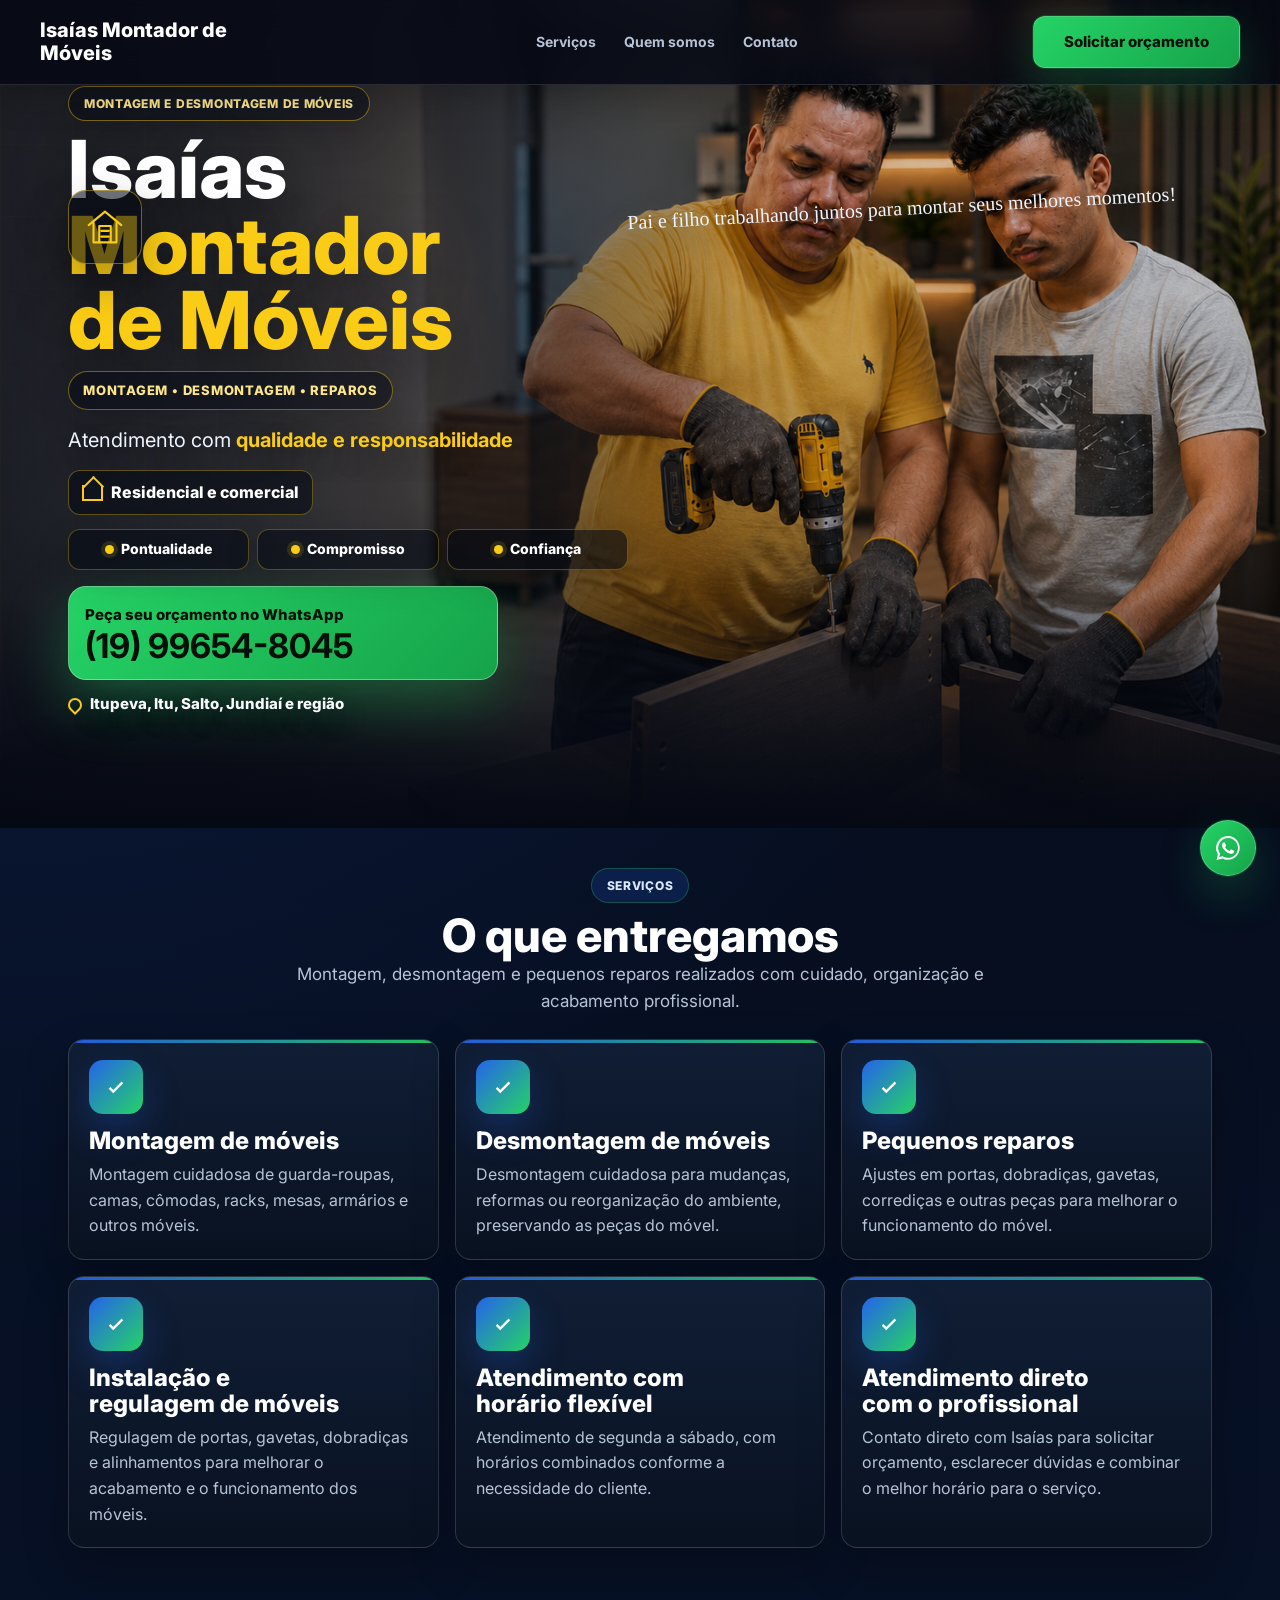
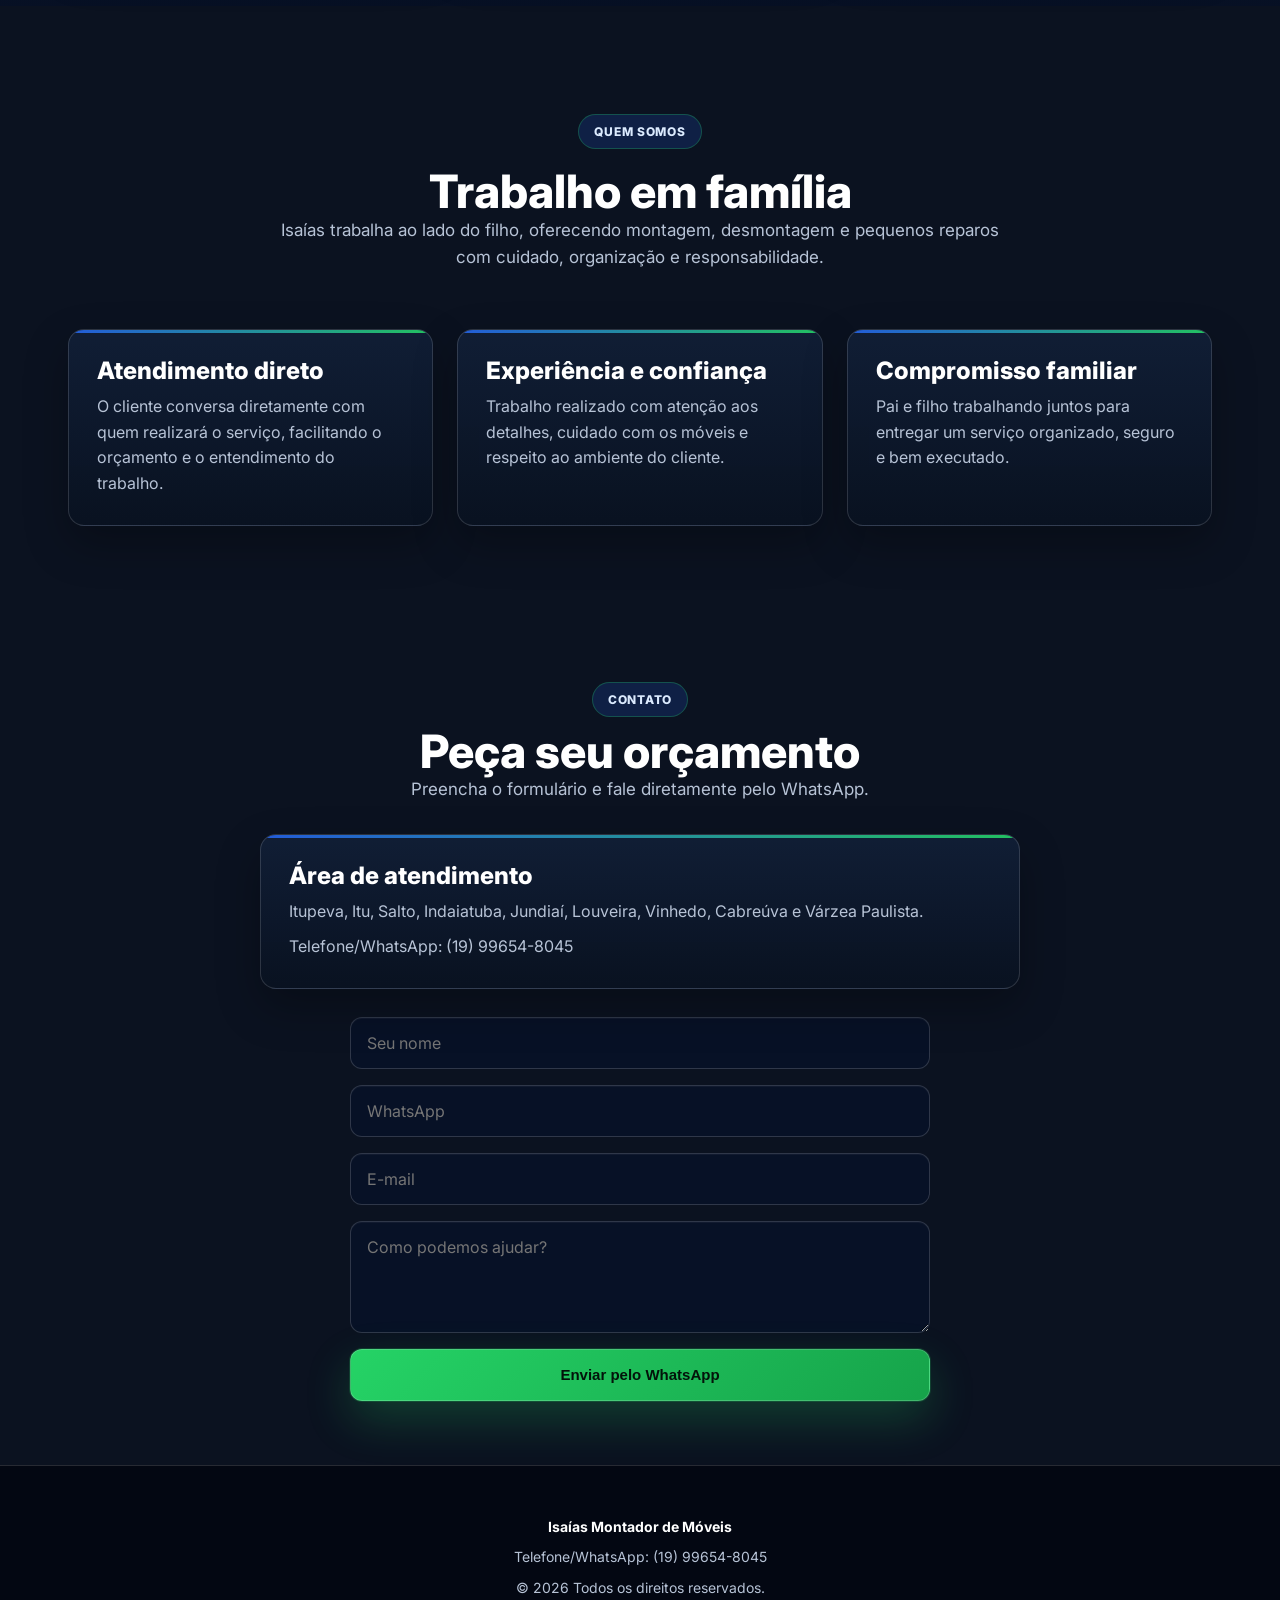
==== index.html @ 56d7c064 "Primeira versão organizada do site Isaías Montador" ====
<!DOCTYPE html>

<html lang="pt-BR"><head>
<meta charset="UTF-8"><meta name="viewport" content="width=device-width,initial-scale=1">
<title>Isaías Montador de Móveis | Montagem e Desmontagem</title>
<meta name="description" content="Montagem, desmontagem e pequenos reparos em móveis. Atendimento em Itu, Salto, Indaiatuba, Itupeva, Jundiaí, Louveira, Vinhedo, Cabreúva e Várzea Paulista.">
<link rel="preconnect" href="https://fonts.googleapis.com">
<link href="https://fonts.googleapis.com/css2?family=Inter:wght@400;600;700;800&display=swap" rel="stylesheet">
<style>:root{--primary:#0f2f7f;--primary-strong:#061b49;--primary-bright:#2563eb;--secondary:#25D366;--secondary-strong:#16a34a;--bg:#050914;--surface:#0b1220;--text:#f8fafc;--muted:#b7c3d6;--border:rgba(255,255,255,.14);--card:#0d1728;--shadow:0 24px 70px rgba(0,0,0,.38);--glow:0 0 0 1px rgba(37,211,102,.18),0 18px 46px rgba(37,211,102,.24)}
*{box-sizing:border-box;margin:0;padding:0}html{scroll-behavior:smooth;overflow-x:hidden}body{font-family:'Inter',system-ui,-apple-system,sans-serif;background:radial-gradient(circle at top left,rgba(37,99,235,.24),transparent 36%),linear-gradient(180deg,#050914 0%,#071126 44%,#050914 100%);color:var(--text);line-height:1.6;-webkit-font-smoothing:antialiased;overflow-x:hidden;text-rendering:optimizeLegibility}
img{max-width:100%;display:block}a{color:inherit;text-decoration:none}.container{width:100%;max-width:1200px;margin:0 auto;padding:0 clamp(16px,4vw,28px)}
.btn{display:inline-flex;align-items:center;justify-content:center;gap:8px;min-height:52px;padding:15px 30px;border-radius:12px;font-weight:800;font-size:15px;cursor:pointer;border:0;transition:transform .2s,box-shadow .2s,background .2s,border-color .2s;color:#fff;text-align:center;line-height:1.2;white-space:normal}
.btn-primary{background:linear-gradient(135deg,var(--secondary),var(--secondary-strong));color:#03130a;box-shadow:var(--glow);border:1px solid rgba(255,255,255,.18)}
.btn-primary:hover{transform:translateY(-2px);box-shadow:0 0 0 1px rgba(255,255,255,.18),0 22px 60px rgba(37,211,102,.36)}
.btn-outline{background:rgba(255,255,255,.06);color:#fff;border:1px solid rgba(255,255,255,.26);box-shadow:0 12px 32px rgba(0,0,0,.18)}
.btn-outline:hover{border-color:rgba(37,211,102,.62);background:rgba(37,211,102,.08);transform:translateY(-2px)}
.card{position:relative;overflow:hidden;background:linear-gradient(180deg,rgba(17,31,54,.96),rgba(9,18,33,.98));border:1px solid var(--border);border-radius:16px;padding:28px;box-shadow:0 18px 44px rgba(0,0,0,.28);transition:transform .25s,border-color .25s,box-shadow .25s}
.card::before{content:"";position:absolute;inset:0 0 auto;height:3px;background:linear-gradient(90deg,var(--primary-bright),var(--secondary));opacity:.9}
.card:hover{transform:translateY(-5px);border-color:rgba(37,211,102,.38);box-shadow:0 28px 70px rgba(0,0,0,.38)}
h1,h2,h3{font-family:'Inter',sans-serif;font-weight:800;letter-spacing:0;line-height:1.08;color:#fff;text-wrap:balance}
h1{font-size:clamp(34px,7vw,76px);max-width:12ch}h2{font-size:clamp(28px,4vw,46px)}h3{font-size:clamp(20px,2.2vw,24px)}
section{padding:clamp(68px,9vw,108px) 0}section[id]{scroll-margin-top:96px}
.muted{color:var(--muted)}.tag{display:inline-block;padding:7px 15px;border-radius:999px;background:rgba(37,99,235,.18);border:1px solid rgba(37,211,102,.28);font-size:12px;font-weight:800;color:#dbeafe;margin-bottom:18px;text-transform:uppercase;letter-spacing:.06em}
.fade-up{opacity:1;transform:none}
header{position:fixed;top:0;left:0;right:0;z-index:50;backdrop-filter:blur(16px);background:rgba(5,9,20,.86);border-bottom:1px solid rgba(255,255,255,.12);box-shadow:0 12px 34px rgba(0,0,0,.24)}
.nav{display:flex;align-items:center;justify-content:space-between;gap:18px;padding:16px 0}
.logo{font-weight:800;font-size:20px;color:#fff;line-height:1.15;max-width:260px}
.nav ul{display:flex;gap:28px;list-style:none;align-items:center}.nav ul a{font-size:14px;font-weight:700;color:var(--muted);transition:color .2s}.nav ul a:hover{color:#fff}
.hero{position:relative;min-height:92vh;min-height:92svh;display:flex;align-items:center;padding-top:82px;background:linear-gradient(90deg,rgba(5,9,20,.86) 0%,rgba(5,9,20,.68) 35%,rgba(5,9,20,.2) 58%,rgba(5,9,20,.02) 100%),linear-gradient(180deg,rgba(5,9,20,.02),rgba(5,9,20,.08) 62%,rgba(5,9,20,.56)),url('img/pai-filho-montador.png') 68% 42%/cover no-repeat;overflow:hidden}
.hero::before{content:"";position:absolute;inset:0;background:linear-gradient(90deg,rgba(250,204,21,.11) 1px,transparent 1px),linear-gradient(180deg,rgba(250,204,21,.06) 1px,transparent 1px);background-size:72px 72px;opacity:.16;mask-image:linear-gradient(90deg,#000,transparent 58%);pointer-events:none}
.hero::after{content:"";position:absolute;inset:auto 0 0;height:28%;background:linear-gradient(180deg,transparent,var(--bg));pointer-events:none}
.hero .container{position:relative;z-index:1;display:block}
.hero-mark{position:absolute;top:104px;left:clamp(16px,4vw,28px);width:74px;height:74px;border-radius:18px;background:rgba(5,9,20,.58);border:1px solid rgba(250,204,21,.45);display:flex;align-items:center;justify-content:center;box-shadow:0 18px 44px rgba(0,0,0,.28)}
.hero-mark svg{width:46px;height:46px;stroke:#facc15;fill:none;stroke-width:2.2;stroke-linecap:round;stroke-linejoin:round}
.hero-note{position:absolute;top:112px;right:clamp(18px,5vw,70px);max-width:330px;color:#facc15;font-family:"Brush Script MT","Segoe Script",cursive;font-size:clamp(20px,2.2vw,30px);line-height:1.05;text-align:right;text-shadow:0 12px 32px rgba(0,0,0,.42);transform:rotate(-3deg)}
.hero-copy{width:min(100%,620px);min-width:0}
.hero .tag{width:fit-content;max-width:100%;margin-bottom:10px;border-color:rgba(250,204,21,.46);background:rgba(5,9,20,.5);color:#fde68a;box-shadow:0 12px 34px rgba(0,0,0,.18)}
.hero h1{font-size:clamp(44px,6.4vw,80px);line-height:.94;max-width:680px;margin-bottom:14px;color:#fff;background:none;-webkit-text-fill-color:initial;text-shadow:0 18px 52px rgba(0,0,0,.5)}
.hero h1 span{display:block;color:#facc15}
.hero-kicker{display:inline-flex;align-items:center;width:fit-content;max-width:100%;margin-bottom:14px;padding:8px 14px;border-radius:999px;background:rgba(5,9,20,.5);border:1px solid rgba(250,204,21,.42);color:#fde68a;font-size:13px;font-weight:800;letter-spacing:.06em;text-transform:uppercase;box-shadow:0 12px 34px rgba(0,0,0,.16)}
.hero p{font-size:clamp(17px,1.9vw,20px);color:#edf5ff;max-width:600px;margin-bottom:14px;text-shadow:0 10px 30px rgba(0,0,0,.48)}
.hero-line strong{color:#facc15}
.hero-residential{position:relative;display:inline-flex;align-items:center;gap:8px;width:fit-content;max-width:100%;margin:0 0 14px;padding:9px 13px;border-radius:12px;background:rgba(5,9,20,.58);border:1px solid rgba(250,204,21,.34);color:#fff;font-weight:800}
.hero-residential::before{content:"";width:17px;height:14px;display:inline-block;border:2px solid #facc15;border-top:0;position:relative}
.hero-residential::after{content:"";width:13px;height:13px;border-left:2px solid #facc15;border-top:2px solid #facc15;position:absolute;left:17px;top:8px;transform:rotate(45deg)}
.hero-trust{display:grid;grid-template-columns:repeat(3,minmax(0,1fr));gap:8px;max-width:560px;margin:0 0 16px}
.hero-trust span{display:flex;align-items:center;justify-content:center;gap:7px;min-height:38px;padding:8px 10px;border-radius:12px;background:rgba(5,9,20,.58);border:1px solid rgba(250,204,21,.3);color:#fff;font-size:14px;font-weight:800;box-shadow:0 12px 34px rgba(0,0,0,.15)}
.hero-trust span::before{content:"";width:9px;height:9px;border-radius:50%;background:#facc15;box-shadow:0 0 0 4px rgba(250,204,21,.13)}
.hero-whatsapp{display:block;max-width:430px;margin-bottom:12px;padding:16px;border-radius:18px;background:linear-gradient(135deg,#25D366,#16a34a);color:#041008;border:1px solid rgba(255,255,255,.32);box-shadow:0 22px 58px rgba(37,211,102,.34);font-weight:800}
.hero-whatsapp:hover{transform:translateY(-2px);box-shadow:0 28px 70px rgba(37,211,102,.42)}
.hero-whatsapp span{display:block;font-size:15px}.hero-whatsapp strong{display:block;margin-top:2px;font-size:clamp(24px,3vw,34px);line-height:1}
.hero-cities{font-size:15px!important;color:#f8fafc!important;margin-bottom:0!important;font-weight:800}
.hero-cities::before{content:"";display:inline-block;width:10px;height:10px;margin-right:8px;border-radius:50% 50% 50% 0;border:2px solid #facc15;transform:rotate(-45deg);vertical-align:middle}
.hero-media,.hero-image{display:none}
.cta-row{display:flex;gap:14px;flex-wrap:wrap;align-items:center}
.grid-3{display:grid;grid-template-columns:repeat(auto-fit,minmax(min(100%,280px),1fr));gap:24px}
.section-head{text-align:center;max-width:720px;margin:0 auto 58px}
.section-head p{font-size:17px}
.icon-circle{width:54px;height:54px;border-radius:14px;background:linear-gradient(135deg,var(--primary-bright),var(--secondary));display:flex;align-items:center;justify-content:center;margin-bottom:20px;box-shadow:0 16px 36px rgba(37,99,235,.28)}
.team-card{text-align:center}.team-card img{width:140px;height:140px;border-radius:50%;margin:0 auto 16px;object-fit:cover;border:3px solid var(--border)}
form{display:grid;gap:16px;max-width:580px;margin:0 auto}input,textarea,select{width:100%;padding:15px 16px;background:#071126;border:1px solid rgba(255,255,255,.16);border-radius:12px;color:#fff;font-size:16px;font-family:inherit;box-shadow:inset 0 1px 0 rgba(255,255,255,.04)}input:focus,textarea:focus{outline:none;border-color:var(--secondary);box-shadow:0 0 0 4px rgba(37,211,102,.14)}
footer{background:#030712;padding:50px 0;border-top:1px solid var(--border);text-align:center;color:var(--muted);font-size:14px}
.wa{position:fixed;bottom:24px;right:24px;width:56px;height:56px;border-radius:50%;background:linear-gradient(135deg,var(--secondary),var(--secondary-strong));display:flex;align-items:center;justify-content:center;box-shadow:var(--glow);z-index:60;border:1px solid rgba(255,255,255,.22)}
.wa svg{width:30px;height:30px;display:block;fill:#fff}
@media(max-width:768px){section{padding:64px 0}section[id]{scroll-margin-top:86px}.nav{align-items:flex-start;gap:12px}.nav ul{display:none}.logo{font-size:18px;max-width:170px}.nav .btn{min-height:46px;padding:12px 15px;font-size:13px;border-radius:10px}.hero{min-height:auto;padding:118px 0 66px;align-items:flex-start;background:linear-gradient(180deg,rgba(5,9,20,.84),rgba(5,9,20,.6) 48%,rgba(5,9,20,.88)),url('img/pai-filho-montador.png') 66% center/cover no-repeat}.hero::before{opacity:.1}.hero::after{height:22%}.hero-mark{position:relative;top:auto;left:auto;width:58px;height:58px;margin-bottom:12px;border-radius:14px}.hero-mark svg{width:36px;height:36px}.hero-note{position:relative;top:auto;right:auto;max-width:280px;margin:0 0 14px;text-align:left;font-size:22px;transform:none}.hero-copy{width:100%}.hero h1{font-size:clamp(38px,11vw,56px);max-width:100%;margin-bottom:14px}.hero p{font-size:16px;margin-bottom:14px}.hero-trust{grid-template-columns:1fr;gap:8px;margin-bottom:14px}.hero-whatsapp{max-width:none;padding:15px}.cta-row{display:grid;grid-template-columns:1fr;gap:12px}.cta-row .btn{width:100%;min-height:54px}.grid-3{grid-template-columns:1fr;gap:18px}.card{padding:24px}.section-head{margin-bottom:38px}.wa{width:56px;height:56px;right:16px;bottom:16px}}
@media(max-width:414px){.container{padding:0 16px}.hero{padding-top:120px;background-position:64% center}.hero-kicker{font-size:12px;white-space:normal}.btn{width:100%;min-height:54px;padding:14px 18px;font-size:15px}.nav .btn{width:auto;max-width:148px;min-height:44px;padding:10px 12px;font-size:12px}.logo{max-width:150px;font-size:17px}h2{font-size:30px}h3{font-size:21px}.card{padding:22px}.icon-circle{width:50px;height:50px}.section-head p{font-size:16px}}
@media(max-width:360px){.container{padding:0 14px}.nav{gap:8px}.logo{max-width:132px;font-size:16px}.nav .btn{max-width:136px;font-size:12px;padding:10px}.hero{padding-top:116px}.hero h1{font-size:36px}.hero p{font-size:16px}.card{padding:20px}.wa{width:56px;height:56px}}
@media(min-width:769px){#servicos{scroll-margin-top:72px;padding:40px 0 58px}#servicos .section-head{margin-bottom:24px}#servicos .tag{margin-bottom:8px}#servicos .grid-3{gap:16px}#servicos .card{padding:20px;display:flex;flex-direction:column}#servicos .icon-circle{margin-bottom:14px}#servicos .card p{margin-top:8px!important}#contato{scroll-margin-top:72px;padding:48px 0 64px}#contato .section-head{margin-bottom:30px}#contato .tag{margin-bottom:10px}}
@media(max-width:768px){#servicos{padding:64px 0}#servicos .section-head{margin-bottom:38px}#servicos .grid-3{gap:18px}}
</style></head>
<body><!-- obs:Crie um site premium e moderno para &quot;Isaías Montador de Móveis&quot;, focado em gerar pedidos de orçamento pelo WhatsApp.

Objetivo principal:Converter visitantes em clientes.

Telefone/WhatsApp:(19) 996 -->

<header><div class="container nav">
<div class="logo">Isaías Montador de Móveis</div>
<ul><li><a href="#servicos">Serviços</a></li><li><a href="#equipe">Quem somos</a></li><li><a href="#contato">Contato</a></li></ul>
<a href="https://wa.me/5519996548045?text=Olá%20Isaías!%20Gostaria%20de%20solicitar%20um%20orçamento%20para%20montagem%20de%20móveis." target="_blank" rel="noopener noreferrer" class="btn btn-primary">Solicitar orçamento</a>
</div></header>

<section class="hero"><div class="container">
<div class="hero-mark" aria-hidden="true">
    <svg viewBox="0 0 48 48">
        <path d="M7 22 24 8l17 14"/>
        <path d="M12 20v20h24V20"/>
        <path d="M18 40V23h12v17"/>
        <path d="M20 28h8"/>
        <path d="M20 34h8"/>
    </svg>
</div>
<p class="hero-note">Pai e filho trabalhando juntos para montar seus melhores momentos!</p>
<div class="hero-copy">
<span class="tag">Montagem e desmontagem de móveis</span>
<h1>Isaías <span>Montador de Móveis</span></h1>
<span class="hero-kicker">Montagem • Desmontagem • Reparos</span>
<p class="hero-line">Atendimento com <strong>qualidade e responsabilidade</strong></p>
<span class="hero-residential">Residencial e comercial</span>
<div class="hero-trust">
    <span>Pontualidade</span>
    <span>Compromisso</span>
    <span>Confiança</span>
</div>
<a href="https://wa.me/5519996548045?text=Olá%20Isaías!%20Gostaria%20de%20solicitar%20um%20orçamento%20para%20montagem%20de%20móveis." target="_blank" rel="noopener noreferrer" class="hero-whatsapp">
    <span>Peça seu orçamento no WhatsApp</span>
    <strong>(19) 99654-8045</strong>
</a>
<p class="hero-cities">Itupeva, Itu, Salto, Jundiaí e região</p>
</div>
</div></section>

<section id="servicos"><div class="container">
<div class="section-head fade-up"><span class="tag">Serviços</span><h2>O que entregamos</h2><p class="muted">Montagem, desmontagem e pequenos reparos realizados com cuidado, organização e acabamento profissional.</p></div>
<div class="grid-3">
<div class="card fade-up"><div class="icon-circle"><svg width="22" height="22" viewBox="0 0 24 24" fill="none" stroke="#fff" stroke-width="2.5"><path d="M5 13l4 4L19 7"/></svg></div><h3>Montagem de móveis</h3><p class="muted" style="margin-top:10px">Montagem cuidadosa de guarda-roupas, camas, cômodas, racks, mesas, armários e outros móveis.</p></div><div class="card fade-up"><div class="icon-circle"><svg width="22" height="22" viewBox="0 0 24 24" fill="none" stroke="#fff" stroke-width="2.5"><path d="M5 13l4 4L19 7"/></svg></div><h3>Desmontagem de móveis</h3><p class="muted" style="margin-top:10px">
Desmontagem cuidadosa para mudanças, reformas ou reorganização do ambiente, preservando as peças do móvel.</p></div><div class="card fade-up"><div class="icon-circle"><svg width="22" height="22" viewBox="0 0 24 24" fill="none" stroke="#fff" stroke-width="2.5"><path d="M5 13l4 4L19 7"/></svg></div><h3>Pequenos reparos</h3><p class="muted" style="margin-top:10px">Ajustes em portas, dobradiças, gavetas, corrediças e outras peças para melhorar o funcionamento do móvel.</p></div><div class="card fade-up"><div class="icon-circle"><svg width="22" height="22" viewBox="0 0 24 24" fill="none" stroke="#fff" stroke-width="2.5"><path d="M5 13l4 4L19 7"/></svg></div><h3>Instalação e regulagem de móveis</h3><p class="muted" style="margin-top:10px">Regulagem de portas, gavetas, dobradiças e alinhamentos para melhorar o acabamento e o funcionamento dos móveis.</p></div><div class="card fade-up"><div class="icon-circle"><svg width="22" height="22" viewBox="0 0 24 24" fill="none" stroke="#fff" stroke-width="2.5"><path d="M5 13l4 4L19 7"/></svg></div><h3>Atendimento com horário flexível</h3><p class="muted" style="margin-top:10px">Atendimento de segunda a sábado, com horários combinados conforme a necessidade do cliente.</p></div><div class="card fade-up"><div class="icon-circle"><svg width="22" height="22" viewBox="0 0 24 24" fill="none" stroke="#fff" stroke-width="2.5"><path d="M5 13l4 4L19 7"/></svg></div><h3>Atendimento direto com o profissional</h3><p class="muted" style="margin-top:10px">Contato direto com Isaías para solicitar orçamento, esclarecer dúvidas e combinar o melhor horário para o serviço.</p></div>
</div></div></section>

<section id="equipe" style="background:var(--surface)">
    <div class="container">

        <div class="section-head fade-up">
            <span class="tag">Quem somos</span>

            <h2>Trabalho em família</h2>

            <p class="muted">
                Isaías trabalha ao lado do filho, oferecendo montagem,
                desmontagem e pequenos reparos com cuidado, organização
                e responsabilidade.
            </p>
        </div>

        <div class="grid-3">

            <div class="card fade-up">
                <h3>Atendimento direto</h3>

                <p class="muted" style="margin-top:10px">
                    O cliente conversa diretamente com quem realizará o serviço,
                    facilitando o orçamento e o entendimento do trabalho.
                </p>
            </div>

            <div class="card fade-up">
                <h3>Experiência e confiança</h3>

                <p class="muted" style="margin-top:10px">
                    Trabalho realizado com atenção aos detalhes, cuidado com os
                    móveis e respeito ao ambiente do cliente.
                </p>
            </div>

            <div class="card fade-up">
                <h3>Compromisso familiar</h3>

                <p class="muted" style="margin-top:10px">
                    Pai e filho trabalhando juntos para entregar um serviço
                    organizado, seguro e bem executado.
                </p>
            </div>

        </div>

    </div>
</section>



<section id="contato" style="background:var(--surface)">
    <div class="container">
        <div class="section-head fade-up">
            <span class="tag">Contato</span>
            <h2>Peça seu orçamento</h2>
            <p class="muted">Preencha o formulário e fale diretamente pelo WhatsApp.</p>
        </div>

        <div class="card fade-up" style="max-width:760px;margin:0 auto 28px;">
            <h3>Área de atendimento</h3>
            <p class="muted" style="margin-top:10px">
                Itupeva, Itu, Salto, Indaiatuba, Jundiaí, Louveira, Vinhedo, Cabreúva e Várzea Paulista.
            </p>
            <p class="muted" style="margin-top:10px">
                Telefone/WhatsApp: (19) 99654-8045
            </p>
        </div>

        <form id="orcamento-form">
            <input name="nome" placeholder="Seu nome" required>
            <input name="telefone" placeholder="WhatsApp" required>
            <input name="email" type="email" placeholder="E-mail">
            <textarea name="msg" rows="4" placeholder="Como podemos ajudar?"></textarea>

            <button type="submit" class="btn btn-primary" style="justify-content:center">
                Enviar pelo WhatsApp
            </button>
        </form>
    </div>
</section>

<footer>
    <div class="container">
        <p>
            <strong style="color: #fff;">Isaías Montador de Móveis</strong>
        </p>
        <p style="margin-top: 8px;">
            Telefone/WhatsApp: (19) 99654-8045
        </p>
        <p style="margin-top: 8px;">
            © 2026 Todos os direitos reservados.
        </p>
    </div>
</footer>

<a
    href="https://wa.me/5519996548045?text=Ol%C3%A1%20Isa%C3%ADas!%20Gostaria%20de%20solicitar%20um%20or%C3%A7amento%20para%20montagem%20de%20m%C3%B3veis."
    target="_blank"
    rel="noopener noreferrer"
    class="wa"
    aria-label="Falar com Isaías pelo WhatsApp"
>
    <svg viewBox="0 0 32 32" aria-hidden="true" focusable="false">
        <path d="M16.02 3.2A12.72 12.72 0 0 0 5.23 22.65L3.8 28.8l6.3-1.48A12.72 12.72 0 1 0 16.02 3.2Zm0 23.28c-1.94 0-3.74-.53-5.3-1.45l-.38-.22-3.74.88.84-3.66-.25-.38a10.56 10.56 0 1 1 8.83 4.83Zm5.8-7.9c-.32-.16-1.88-.93-2.17-1.04-.29-.1-.5-.16-.71.16-.21.32-.82 1.04-1 1.25-.18.21-.37.24-.69.08-.32-.16-1.34-.49-2.55-1.57-.94-.84-1.58-1.88-1.76-2.2-.18-.32-.02-.49.14-.65.14-.14.32-.37.48-.56.16-.18.21-.32.32-.53.1-.21.05-.4-.03-.56-.08-.16-.71-1.7-.97-2.33-.26-.61-.52-.53-.71-.54h-.61c-.21 0-.56.08-.85.4-.29.32-1.12 1.09-1.12 2.66 0 1.57 1.15 3.08 1.31 3.29.16.21 2.26 3.45 5.48 4.84.77.33 1.36.53 1.83.68.77.24 1.47.21 2.02.13.62-.09 1.88-.77 2.15-1.51.26-.74.26-1.38.18-1.51-.08-.13-.29-.21-.61-.37Z"/>
    </svg>
</a>

<script src="js/script.js"></script>

</body>
</html>
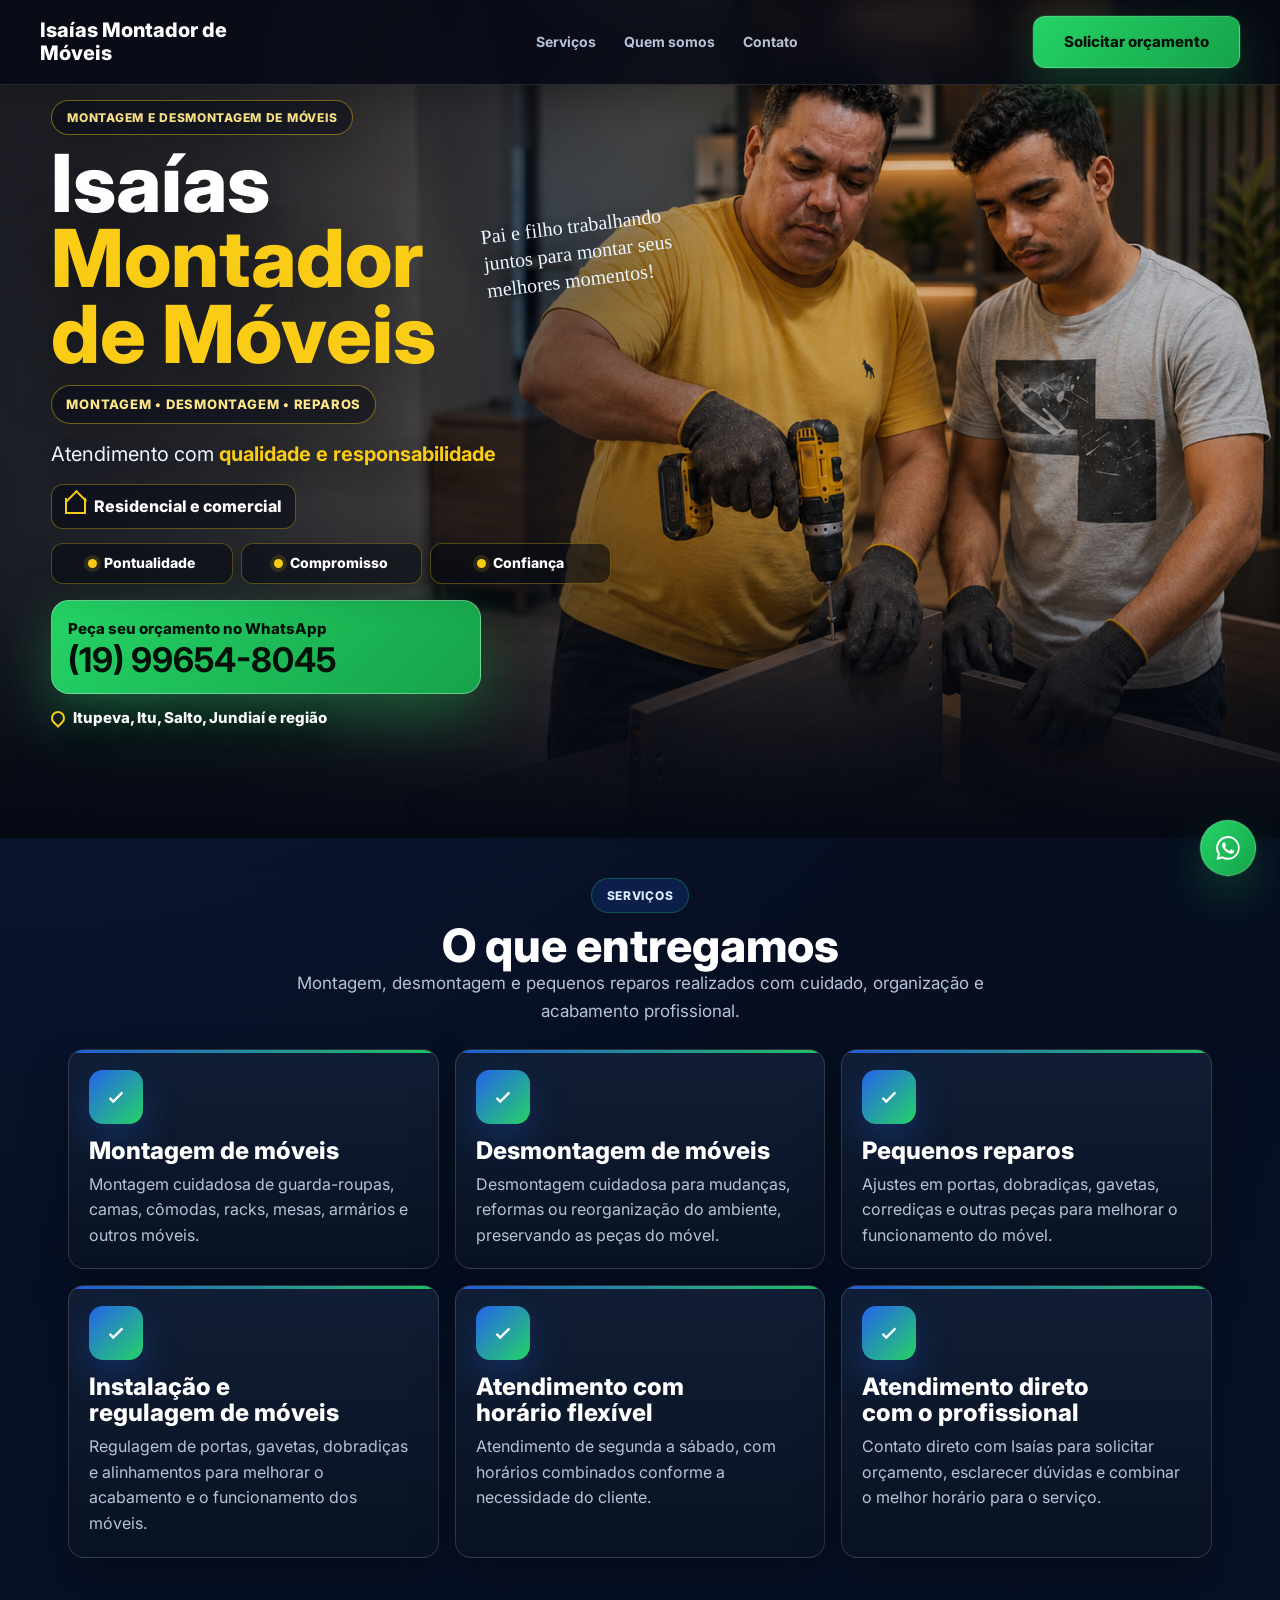
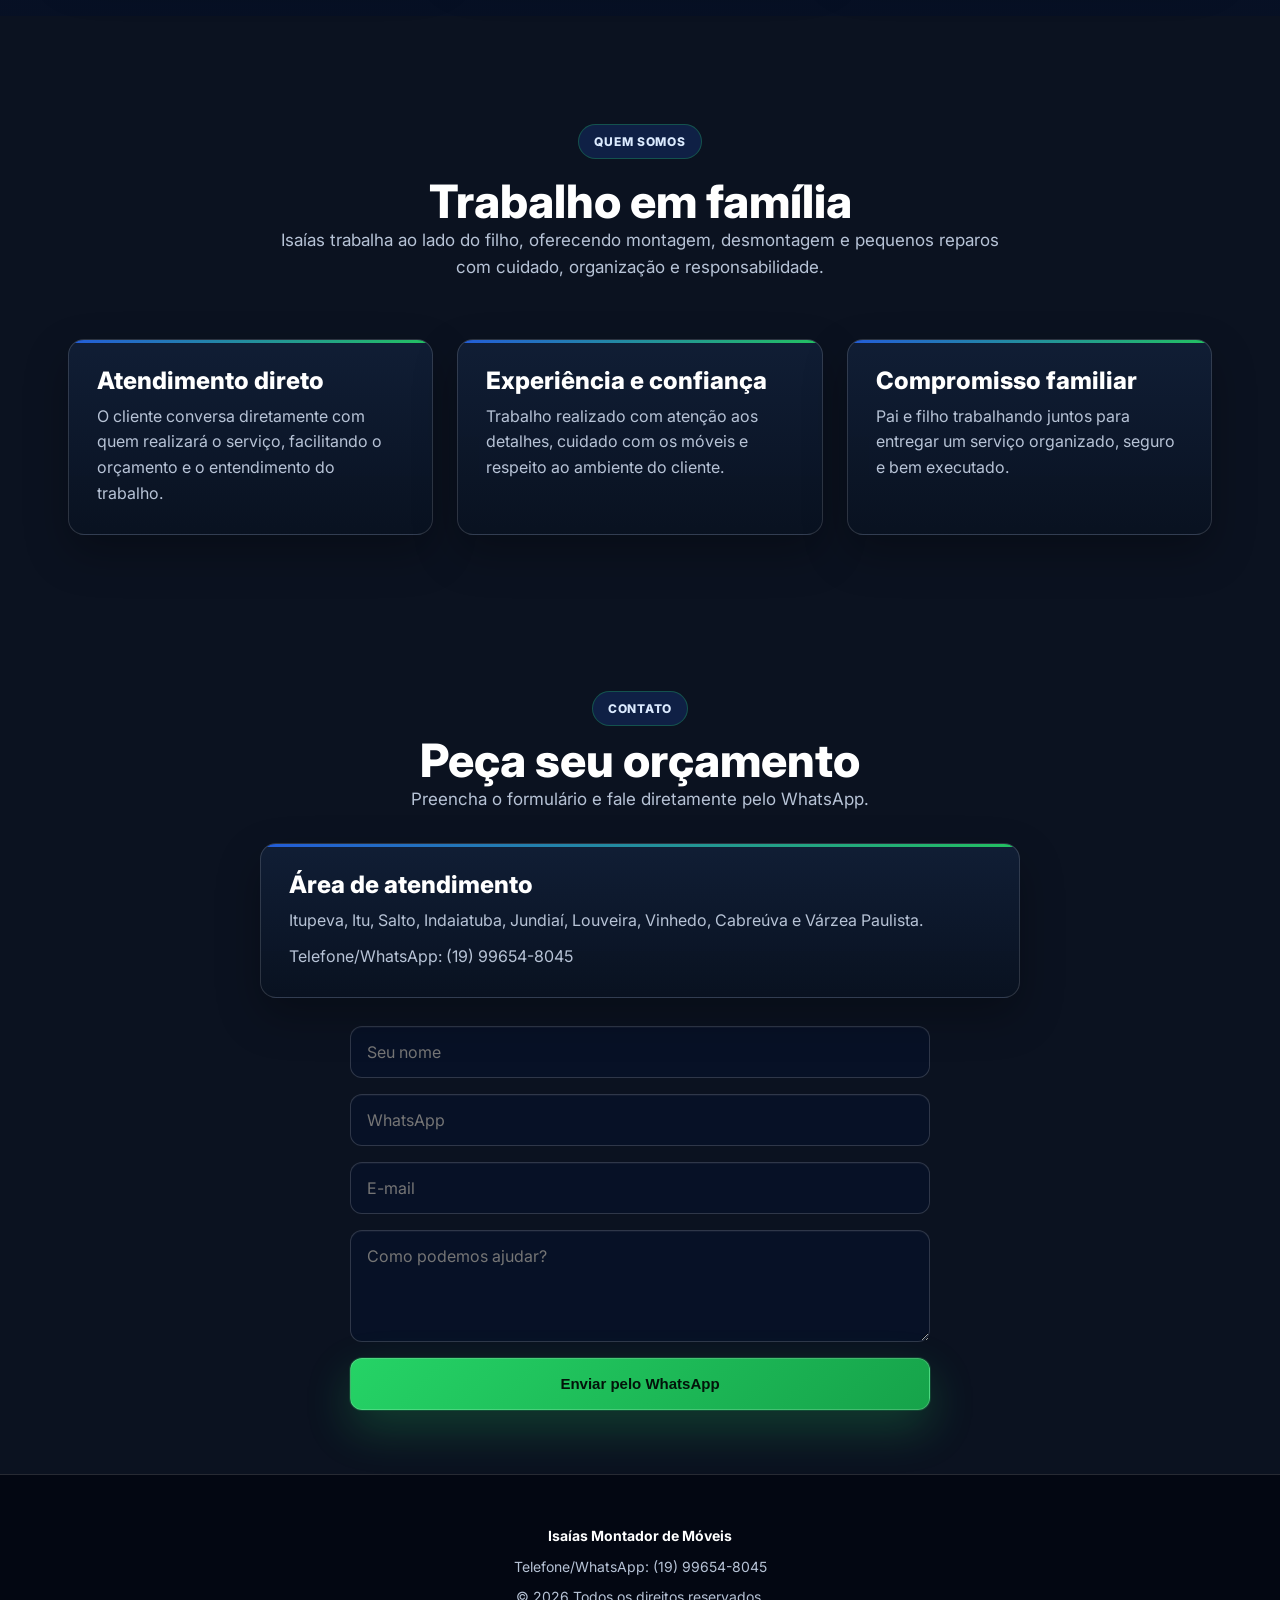
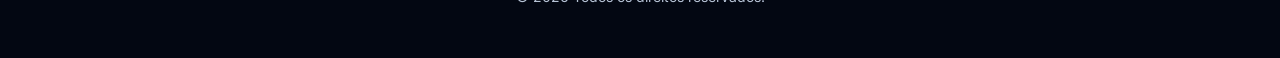
==== commit 173bccff: "Ajusta posicionamento da frase no hero" ====
--- a/index.html
+++ b/index.html
@@ -30,9 +30,7 @@
 .hero::before{content:"";position:absolute;inset:0;background:linear-gradient(90deg,rgba(250,204,21,.11) 1px,transparent 1px),linear-gradient(180deg,rgba(250,204,21,.06) 1px,transparent 1px);background-size:72px 72px;opacity:.16;mask-image:linear-gradient(90deg,#000,transparent 58%);pointer-events:none}
 .hero::after{content:"";position:absolute;inset:auto 0 0;height:28%;background:linear-gradient(180deg,transparent,var(--bg));pointer-events:none}
 .hero .container{position:relative;z-index:1;display:block}
-.hero-mark{position:absolute;top:104px;left:clamp(16px,4vw,28px);width:74px;height:74px;border-radius:18px;background:rgba(5,9,20,.58);border:1px solid rgba(250,204,21,.45);display:flex;align-items:center;justify-content:center;box-shadow:0 18px 44px rgba(0,0,0,.28)}
-.hero-mark svg{width:46px;height:46px;stroke:#facc15;fill:none;stroke-width:2.2;stroke-linecap:round;stroke-linejoin:round}
-.hero-note{position:absolute;top:112px;right:clamp(18px,5vw,70px);max-width:330px;color:#facc15;font-family:"Brush Script MT","Segoe Script",cursive;font-size:clamp(20px,2.2vw,30px);line-height:1.05;text-align:right;text-shadow:0 12px 32px rgba(0,0,0,.42);transform:rotate(-3deg)}
+.hero-note{position:absolute;top:22%;left:37%;width:220px;max-width:300px;color:#fff;font-family:"Brush Script MT","Segoe Script",cursive;font-size:clamp(21px,2vw,29px);line-height:1.35;text-align:left;text-shadow:0 8px 24px rgba(0,0,0,.46);transform:rotate(-7deg);transform-origin:left center;margin:0;z-index:6}
 .hero-copy{width:min(100%,620px);min-width:0}
 .hero .tag{width:fit-content;max-width:100%;margin-bottom:10px;border-color:rgba(250,204,21,.46);background:rgba(5,9,20,.5);color:#fde68a;box-shadow:0 12px 34px rgba(0,0,0,.18)}
 .hero h1{font-size:clamp(44px,6.4vw,80px);line-height:.94;max-width:680px;margin-bottom:14px;color:#fff;background:none;-webkit-text-fill-color:initial;text-shadow:0 18px 52px rgba(0,0,0,.5)}
@@ -62,11 +60,13 @@
 footer{background:#030712;padding:50px 0;border-top:1px solid var(--border);text-align:center;color:var(--muted);font-size:14px}
 .wa{position:fixed;bottom:24px;right:24px;width:56px;height:56px;border-radius:50%;background:linear-gradient(135deg,var(--secondary),var(--secondary-strong));display:flex;align-items:center;justify-content:center;box-shadow:var(--glow);z-index:60;border:1px solid rgba(255,255,255,.22)}
 .wa svg{width:30px;height:30px;display:block;fill:#fff}
-@media(max-width:768px){section{padding:64px 0}section[id]{scroll-margin-top:86px}.nav{align-items:flex-start;gap:12px}.nav ul{display:none}.logo{font-size:18px;max-width:170px}.nav .btn{min-height:46px;padding:12px 15px;font-size:13px;border-radius:10px}.hero{min-height:auto;padding:118px 0 66px;align-items:flex-start;background:linear-gradient(180deg,rgba(5,9,20,.84),rgba(5,9,20,.6) 48%,rgba(5,9,20,.88)),url('img/pai-filho-montador.png') 66% center/cover no-repeat}.hero::before{opacity:.1}.hero::after{height:22%}.hero-mark{position:relative;top:auto;left:auto;width:58px;height:58px;margin-bottom:12px;border-radius:14px}.hero-mark svg{width:36px;height:36px}.hero-note{position:relative;top:auto;right:auto;max-width:280px;margin:0 0 14px;text-align:left;font-size:22px;transform:none}.hero-copy{width:100%}.hero h1{font-size:clamp(38px,11vw,56px);max-width:100%;margin-bottom:14px}.hero p{font-size:16px;margin-bottom:14px}.hero-trust{grid-template-columns:1fr;gap:8px;margin-bottom:14px}.hero-whatsapp{max-width:none;padding:15px}.cta-row{display:grid;grid-template-columns:1fr;gap:12px}.cta-row .btn{width:100%;min-height:54px}.grid-3{grid-template-columns:1fr;gap:18px}.card{padding:24px}.section-head{margin-bottom:38px}.wa{width:56px;height:56px;right:16px;bottom:16px}}
+@media(max-width:991px){.hero-note{position:static;width:100%;max-width:360px;margin-top:16px}}
+@media(max-width:768px){section{padding:64px 0}section[id]{scroll-margin-top:86px}.nav{align-items:flex-start;gap:12px}.nav ul{display:none}.logo{font-size:18px;max-width:170px}.nav .btn{min-height:46px;padding:12px 15px;font-size:13px;border-radius:10px}.hero{min-height:auto;padding:118px 0 66px;align-items:flex-start;background:linear-gradient(180deg,rgba(5,9,20,.84),rgba(5,9,20,.6) 48%,rgba(5,9,20,.88)),url('img/pai-filho-montador.png') 66% center/cover no-repeat}.hero::before{opacity:.1}.hero::after{height:22%}.hero-note{transform:none}.hero-copy{width:100%}.hero h1{font-size:clamp(38px,11vw,56px);max-width:100%;margin-bottom:10px}.hero p{font-size:16px;margin-bottom:14px}.hero-trust{grid-template-columns:1fr;gap:8px;margin-bottom:14px}.hero-whatsapp{max-width:none;padding:15px}.cta-row{display:grid;grid-template-columns:1fr;gap:12px}.cta-row .btn{width:100%;min-height:54px}.grid-3{grid-template-columns:1fr;gap:18px}.card{padding:24px}.section-head{margin-bottom:38px}.wa{width:56px;height:56px;right:16px;bottom:16px}}
 @media(max-width:414px){.container{padding:0 16px}.hero{padding-top:120px;background-position:64% center}.hero-kicker{font-size:12px;white-space:normal}.btn{width:100%;min-height:54px;padding:14px 18px;font-size:15px}.nav .btn{width:auto;max-width:148px;min-height:44px;padding:10px 12px;font-size:12px}.logo{max-width:150px;font-size:17px}h2{font-size:30px}h3{font-size:21px}.card{padding:22px}.icon-circle{width:50px;height:50px}.section-head p{font-size:16px}}
 @media(max-width:360px){.container{padding:0 14px}.nav{gap:8px}.logo{max-width:132px;font-size:16px}.nav .btn{max-width:136px;font-size:12px;padding:10px}.hero{padding-top:116px}.hero h1{font-size:36px}.hero p{font-size:16px}.card{padding:20px}.wa{width:56px;height:56px}}
 @media(min-width:769px){#servicos{scroll-margin-top:72px;padding:40px 0 58px}#servicos .section-head{margin-bottom:24px}#servicos .tag{margin-bottom:8px}#servicos .grid-3{gap:16px}#servicos .card{padding:20px;display:flex;flex-direction:column}#servicos .icon-circle{margin-bottom:14px}#servicos .card p{margin-top:8px!important}#contato{scroll-margin-top:72px;padding:48px 0 64px}#contato .section-head{margin-bottom:30px}#contato .tag{margin-bottom:10px}}
 @media(max-width:768px){#servicos{padding:64px 0}#servicos .section-head{margin-bottom:38px}#servicos .grid-3{gap:18px}}
+@media(min-width:1200px){.hero-copy{margin-left:calc(4vw - ((100vw - 1200px) / 2 + 28px));padding-left:0}.hero .tag{margin-top:18px}}
 </style></head>
 <body><!-- obs:Crie um site premium e moderno para &quot;Isaías Montador de Móveis&quot;, focado em gerar pedidos de orçamento pelo WhatsApp.
 
@@ -81,19 +81,10 @@
 </div></header>
 
 <section class="hero"><div class="container">
-<div class="hero-mark" aria-hidden="true">
-    <svg viewBox="0 0 48 48">
-        <path d="M7 22 24 8l17 14"/>
-        <path d="M12 20v20h24V20"/>
-        <path d="M18 40V23h12v17"/>
-        <path d="M20 28h8"/>
-        <path d="M20 34h8"/>
-    </svg>
-</div>
-<p class="hero-note">Pai e filho trabalhando juntos para montar seus melhores momentos!</p>
 <div class="hero-copy">
 <span class="tag">Montagem e desmontagem de móveis</span>
 <h1>Isaías <span>Montador de Móveis</span></h1>
+<p class="hero-note">Pai e filho trabalhando juntos para montar seus melhores momentos!</p>
 <span class="hero-kicker">Montagem • Desmontagem • Reparos</span>
 <p class="hero-line">Atendimento com <strong>qualidade e responsabilidade</strong></p>
 <span class="hero-residential">Residencial e comercial</span>
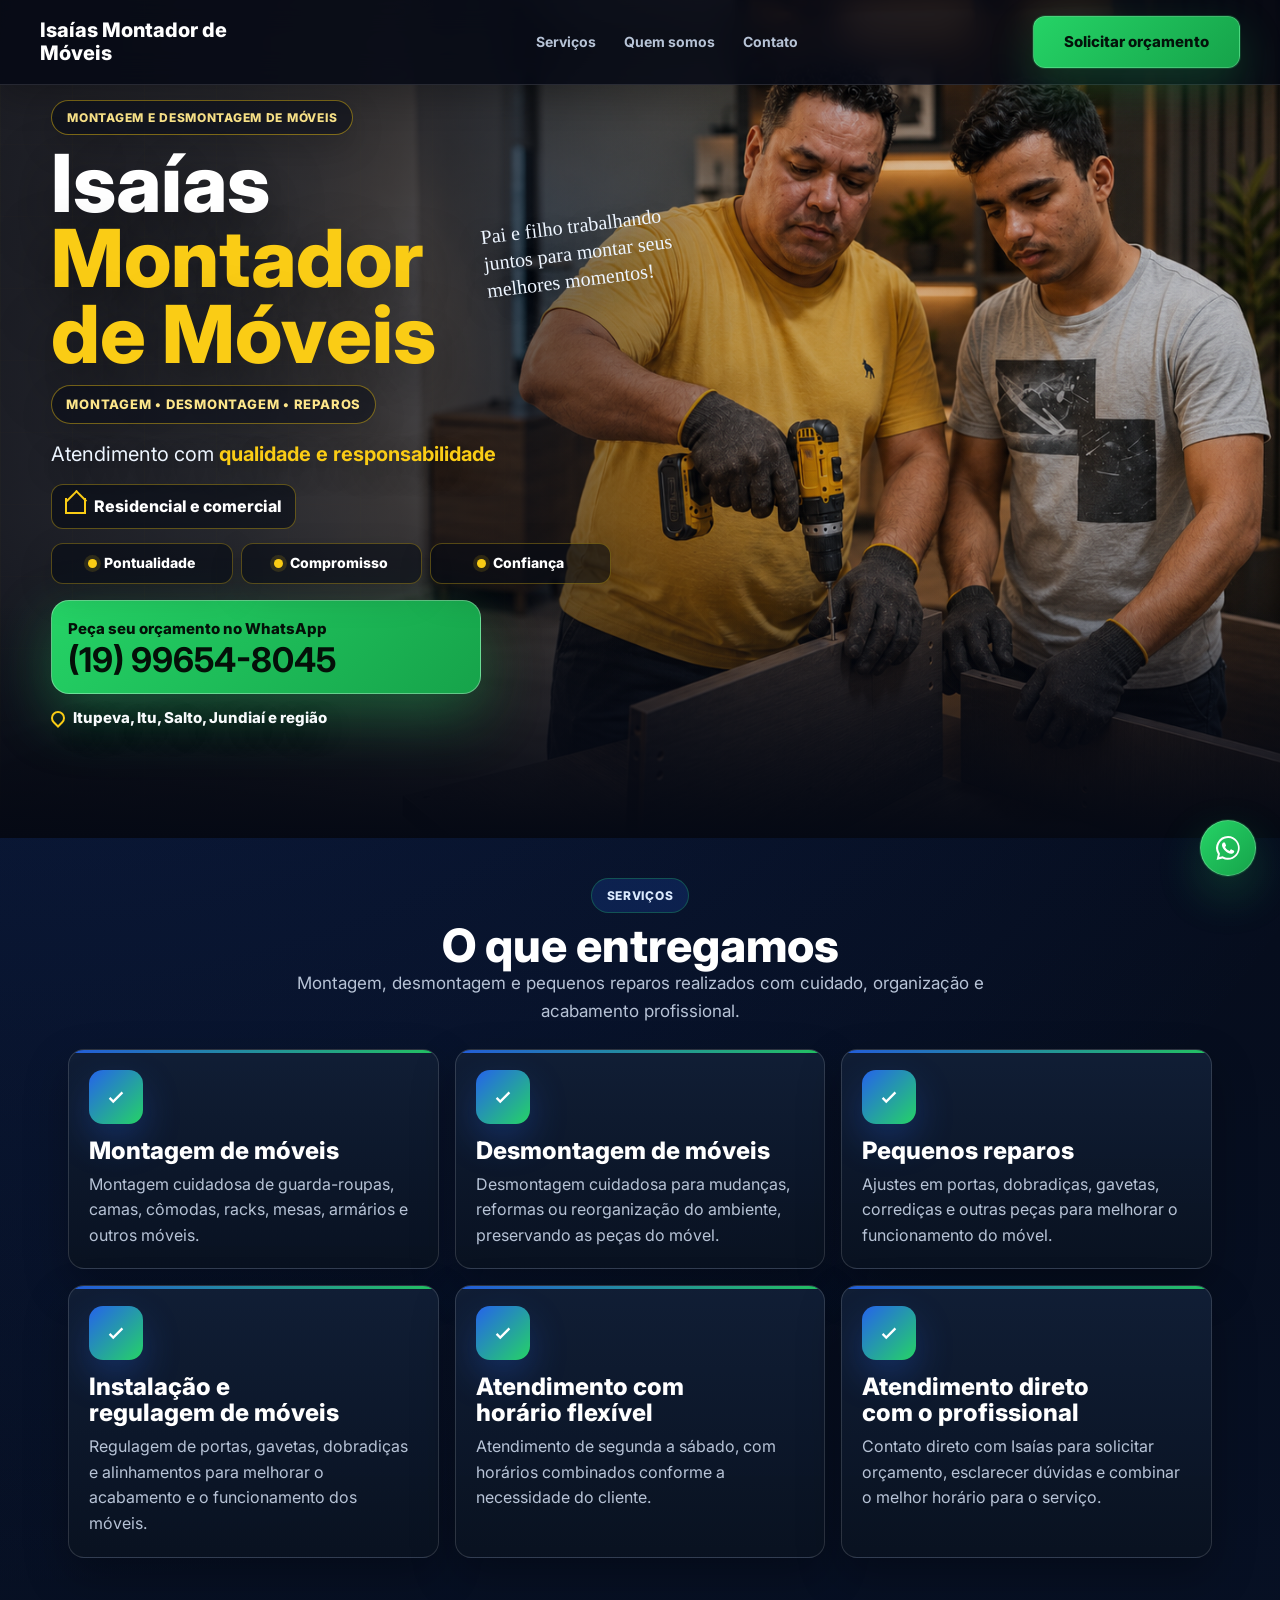
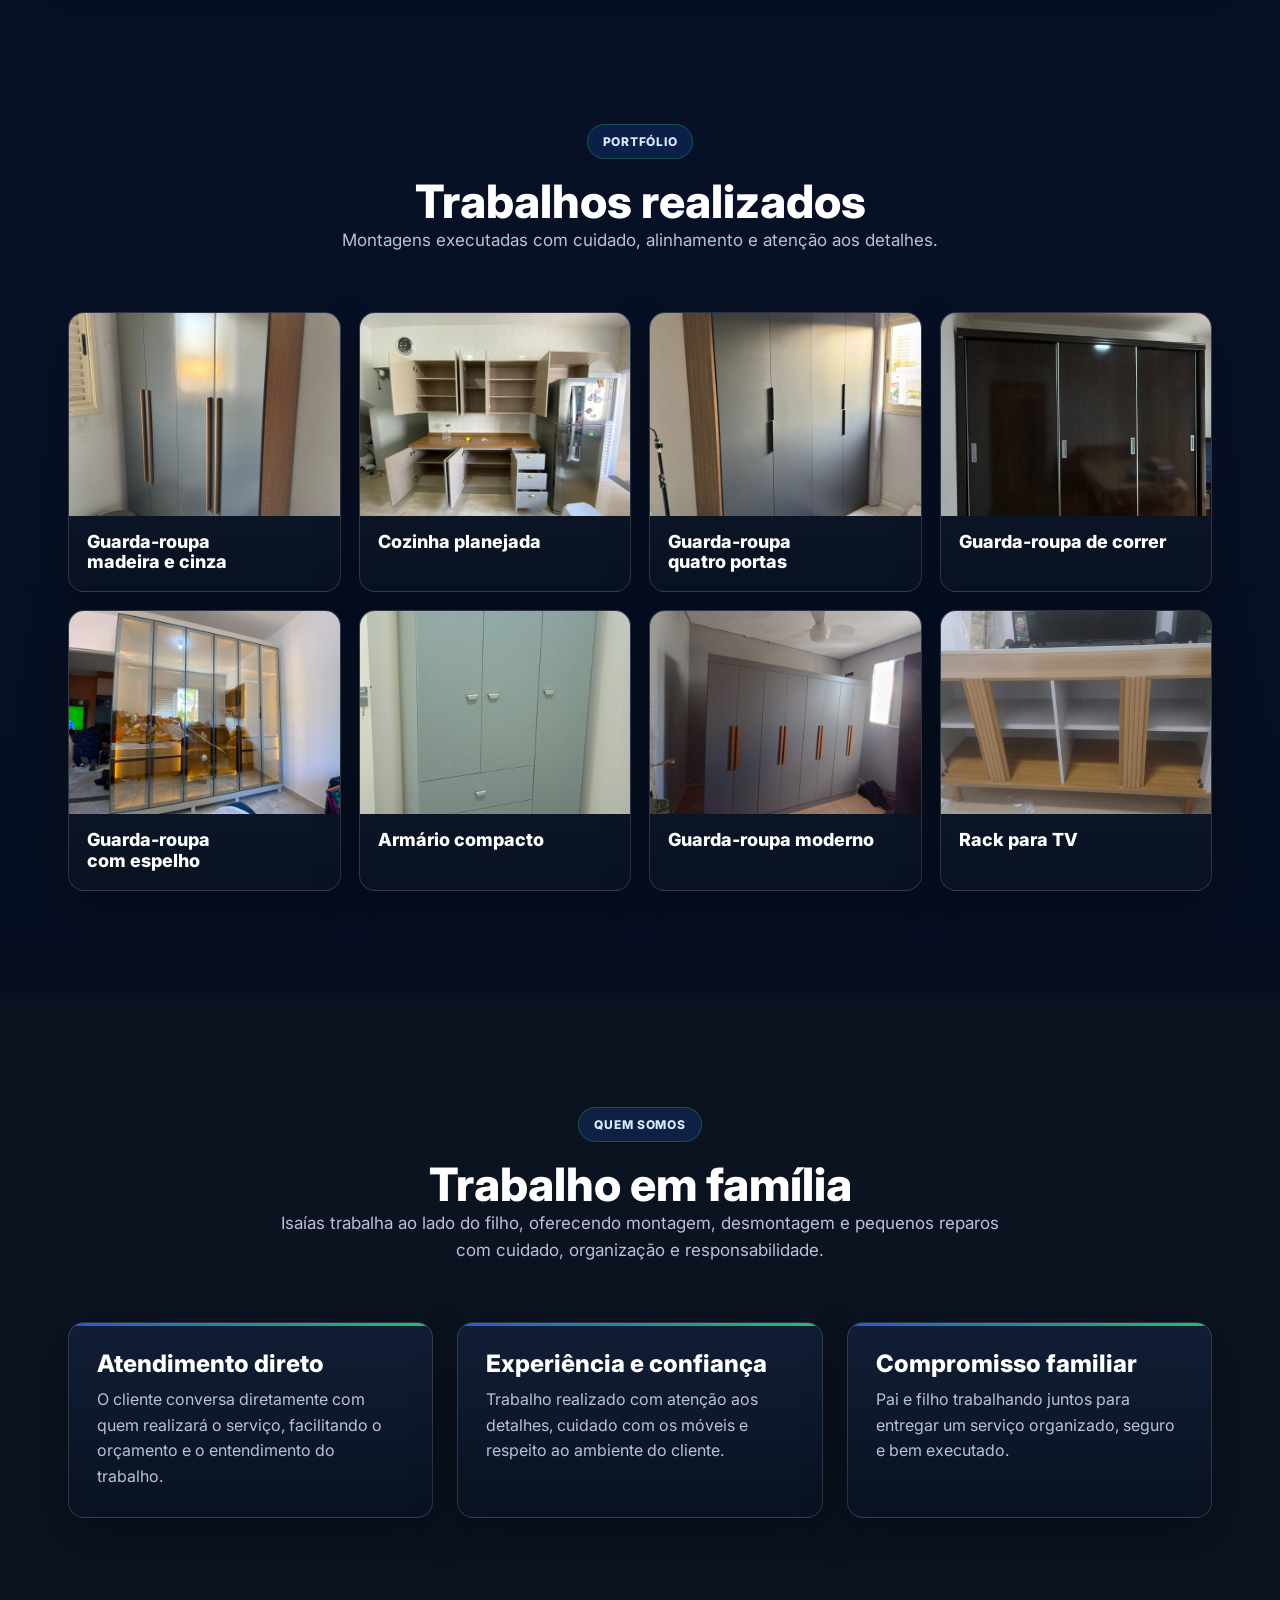
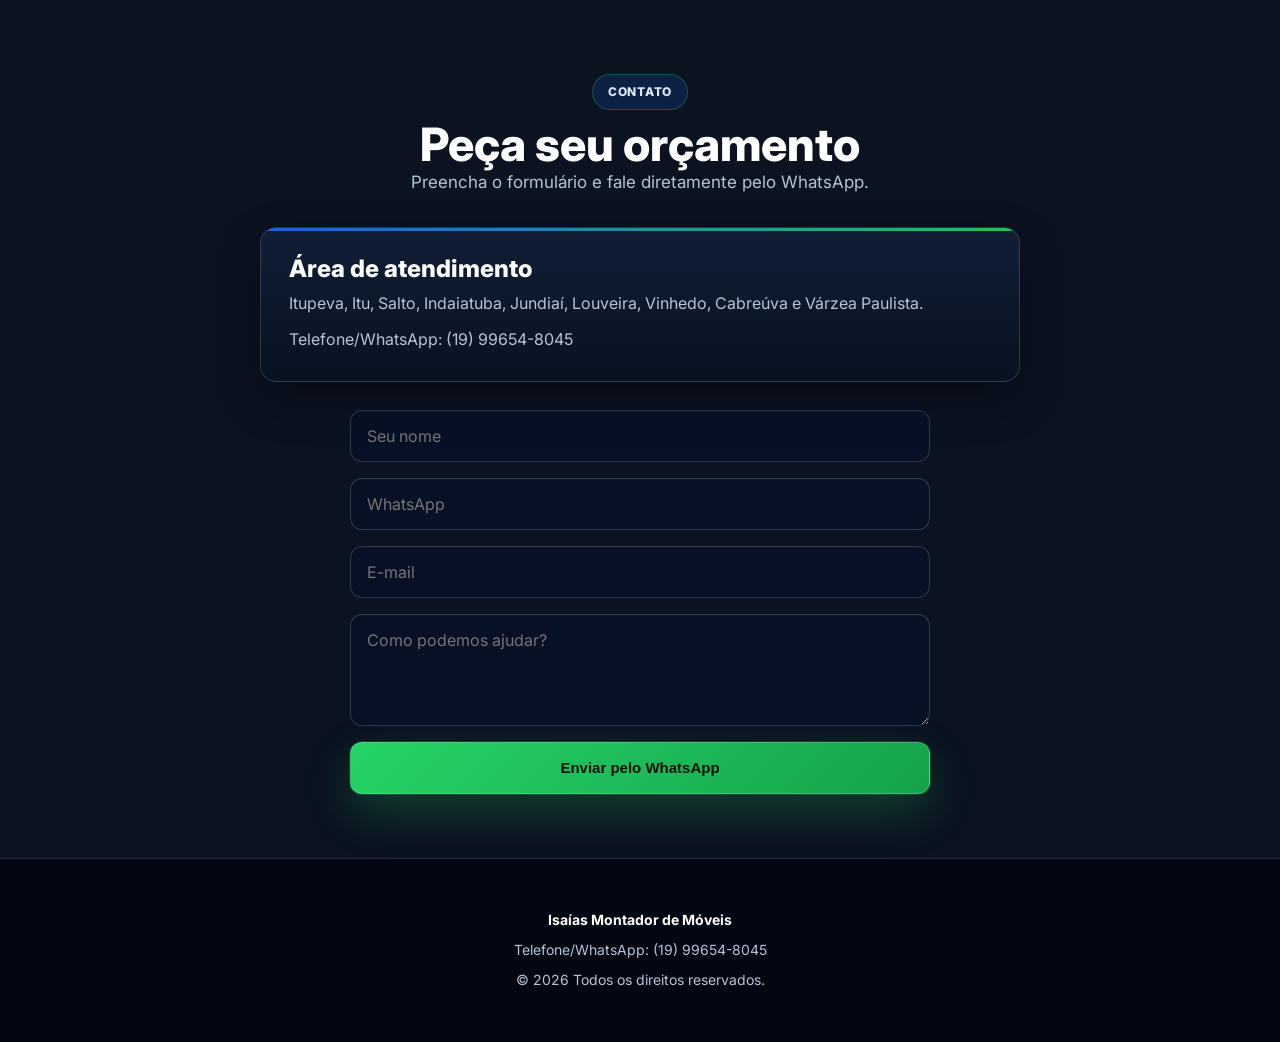
==== commit 3554bf9f: "Adiciona galeria de trabalhos realizados" ====
--- a/index.html
+++ b/index.html
@@ -54,6 +54,11 @@
 .grid-3{display:grid;grid-template-columns:repeat(auto-fit,minmax(min(100%,280px),1fr));gap:24px}
 .section-head{text-align:center;max-width:720px;margin:0 auto 58px}
 .section-head p{font-size:17px}
+.portfolio-grid{display:grid;grid-template-columns:repeat(4,minmax(0,1fr));gap:18px}
+.portfolio-item{display:block;overflow:hidden;background:linear-gradient(180deg,rgba(17,31,54,.96),rgba(9,18,33,.98));border:1px solid var(--border);border-radius:16px;box-shadow:0 18px 44px rgba(0,0,0,.28);transition:transform .25s,border-color .25s,box-shadow .25s}
+.portfolio-item:hover{transform:translateY(-5px);border-color:rgba(37,211,102,.38);box-shadow:0 28px 70px rgba(0,0,0,.38)}
+.portfolio-item img{width:100%;aspect-ratio:4/3;object-fit:cover;background:#071126}
+.portfolio-item h3{padding:16px 18px 18px;font-size:18px;line-height:1.16}
 .icon-circle{width:54px;height:54px;border-radius:14px;background:linear-gradient(135deg,var(--primary-bright),var(--secondary));display:flex;align-items:center;justify-content:center;margin-bottom:20px;box-shadow:0 16px 36px rgba(37,99,235,.28)}
 .team-card{text-align:center}.team-card img{width:140px;height:140px;border-radius:50%;margin:0 auto 16px;object-fit:cover;border:3px solid var(--border)}
 form{display:grid;gap:16px;max-width:580px;margin:0 auto}input,textarea,select{width:100%;padding:15px 16px;background:#071126;border:1px solid rgba(255,255,255,.16);border-radius:12px;color:#fff;font-size:16px;font-family:inherit;box-shadow:inset 0 1px 0 rgba(255,255,255,.04)}input:focus,textarea:focus{outline:none;border-color:var(--secondary);box-shadow:0 0 0 4px rgba(37,211,102,.14)}
@@ -61,7 +66,9 @@
 .wa{position:fixed;bottom:24px;right:24px;width:56px;height:56px;border-radius:50%;background:linear-gradient(135deg,var(--secondary),var(--secondary-strong));display:flex;align-items:center;justify-content:center;box-shadow:var(--glow);z-index:60;border:1px solid rgba(255,255,255,.22)}
 .wa svg{width:30px;height:30px;display:block;fill:#fff}
 @media(max-width:991px){.hero-note{position:static;width:100%;max-width:360px;margin-top:16px}}
+@media(max-width:1024px){.portfolio-grid{grid-template-columns:repeat(2,minmax(0,1fr))}}
 @media(max-width:768px){section{padding:64px 0}section[id]{scroll-margin-top:86px}.nav{align-items:flex-start;gap:12px}.nav ul{display:none}.logo{font-size:18px;max-width:170px}.nav .btn{min-height:46px;padding:12px 15px;font-size:13px;border-radius:10px}.hero{min-height:auto;padding:118px 0 66px;align-items:flex-start;background:linear-gradient(180deg,rgba(5,9,20,.84),rgba(5,9,20,.6) 48%,rgba(5,9,20,.88)),url('img/pai-filho-montador.png') 66% center/cover no-repeat}.hero::before{opacity:.1}.hero::after{height:22%}.hero-note{transform:none}.hero-copy{width:100%}.hero h1{font-size:clamp(38px,11vw,56px);max-width:100%;margin-bottom:10px}.hero p{font-size:16px;margin-bottom:14px}.hero-trust{grid-template-columns:1fr;gap:8px;margin-bottom:14px}.hero-whatsapp{max-width:none;padding:15px}.cta-row{display:grid;grid-template-columns:1fr;gap:12px}.cta-row .btn{width:100%;min-height:54px}.grid-3{grid-template-columns:1fr;gap:18px}.card{padding:24px}.section-head{margin-bottom:38px}.wa{width:56px;height:56px;right:16px;bottom:16px}}
+@media(max-width:640px){.portfolio-grid{grid-template-columns:1fr}}
 @media(max-width:414px){.container{padding:0 16px}.hero{padding-top:120px;background-position:64% center}.hero-kicker{font-size:12px;white-space:normal}.btn{width:100%;min-height:54px;padding:14px 18px;font-size:15px}.nav .btn{width:auto;max-width:148px;min-height:44px;padding:10px 12px;font-size:12px}.logo{max-width:150px;font-size:17px}h2{font-size:30px}h3{font-size:21px}.card{padding:22px}.icon-circle{width:50px;height:50px}.section-head p{font-size:16px}}
 @media(max-width:360px){.container{padding:0 14px}.nav{gap:8px}.logo{max-width:132px;font-size:16px}.nav .btn{max-width:136px;font-size:12px;padding:10px}.hero{padding-top:116px}.hero h1{font-size:36px}.hero p{font-size:16px}.card{padding:20px}.wa{width:56px;height:56px}}
 @media(min-width:769px){#servicos{scroll-margin-top:72px;padding:40px 0 58px}#servicos .section-head{margin-bottom:24px}#servicos .tag{margin-bottom:8px}#servicos .grid-3{gap:16px}#servicos .card{padding:20px;display:flex;flex-direction:column}#servicos .icon-circle{margin-bottom:14px}#servicos .card p{margin-top:8px!important}#contato{scroll-margin-top:72px;padding:48px 0 64px}#contato .section-head{margin-bottom:30px}#contato .tag{margin-bottom:10px}}
@@ -108,6 +115,20 @@
 Desmontagem cuidadosa para mudanças, reformas ou reorganização do ambiente, preservando as peças do móvel.</p></div><div class="card fade-up"><div class="icon-circle"><svg width="22" height="22" viewBox="0 0 24 24" fill="none" stroke="#fff" stroke-width="2.5"><path d="M5 13l4 4L19 7"/></svg></div><h3>Pequenos reparos</h3><p class="muted" style="margin-top:10px">Ajustes em portas, dobradiças, gavetas, corrediças e outras peças para melhorar o funcionamento do móvel.</p></div><div class="card fade-up"><div class="icon-circle"><svg width="22" height="22" viewBox="0 0 24 24" fill="none" stroke="#fff" stroke-width="2.5"><path d="M5 13l4 4L19 7"/></svg></div><h3>Instalação e regulagem de móveis</h3><p class="muted" style="margin-top:10px">Regulagem de portas, gavetas, dobradiças e alinhamentos para melhorar o acabamento e o funcionamento dos móveis.</p></div><div class="card fade-up"><div class="icon-circle"><svg width="22" height="22" viewBox="0 0 24 24" fill="none" stroke="#fff" stroke-width="2.5"><path d="M5 13l4 4L19 7"/></svg></div><h3>Atendimento com horário flexível</h3><p class="muted" style="margin-top:10px">Atendimento de segunda a sábado, com horários combinados conforme a necessidade do cliente.</p></div><div class="card fade-up"><div class="icon-circle"><svg width="22" height="22" viewBox="0 0 24 24" fill="none" stroke="#fff" stroke-width="2.5"><path d="M5 13l4 4L19 7"/></svg></div><h3>Atendimento direto com o profissional</h3><p class="muted" style="margin-top:10px">Contato direto com Isaías para solicitar orçamento, esclarecer dúvidas e combinar o melhor horário para o serviço.</p></div>
 </div></div></section>
 
+<section id="portfolio"><div class="container">
+<div class="section-head fade-up"><span class="tag">Portfólio</span><h2>Trabalhos realizados</h2><p class="muted">Montagens executadas com cuidado, alinhamento e atenção aos detalhes.</p></div>
+<div class="portfolio-grid">
+<a class="portfolio-item fade-up" href="img/portfolio/trabalho-armario-compacto.jpeg" target="_blank" rel="noopener noreferrer"><img src="img/portfolio/trabalho-armario-compacto.jpeg" alt="Guarda-roupa madeira e cinza montado"><h3>Guarda-roupa madeira e cinza</h3></a>
+<a class="portfolio-item fade-up" href="img/portfolio/trabalho-cozinha-planejada.jpg" target="_blank" rel="noopener noreferrer"><img src="img/portfolio/trabalho-cozinha-planejada.jpg" alt="Cozinha planejada montada com cuidado nos detalhes"><h3>Cozinha planejada</h3></a>
+<a class="portfolio-item fade-up" href="img/portfolio/trabalho-guarda-roupa-quatro-portas.jpeg" target="_blank" rel="noopener noreferrer"><img src="img/portfolio/trabalho-guarda-roupa-quatro-portas.jpeg" alt="Guarda-roupa quatro portas montado"><h3>Guarda-roupa quatro portas</h3></a>
+<a class="portfolio-item fade-up" href="img/portfolio/trabalho-guarda-roupa-correr.jpeg" target="_blank" rel="noopener noreferrer"><img src="img/portfolio/trabalho-guarda-roupa-correr.jpeg" alt="Guarda-roupa de correr montado e alinhado"><h3>Guarda-roupa de correr</h3></a>
+<a class="portfolio-item fade-up" href="img/portfolio/trabalho-guarda-roupa-espelho.jpeg" target="_blank" rel="noopener noreferrer"><img src="img/portfolio/trabalho-guarda-roupa-espelho.jpeg" alt="Guarda-roupa com espelho montado com acabamento cuidadoso"><h3>Guarda-roupa com espelho</h3></a>
+<a class="portfolio-item fade-up" href="img/portfolio/trabalho-guarda-roupa-madeira-cinza.jpeg" target="_blank" rel="noopener noreferrer"><img src="img/portfolio/trabalho-guarda-roupa-madeira-cinza.jpeg" alt="Armário compacto montado com acabamento alinhado"><h3>Armário compacto</h3></a>
+<a class="portfolio-item fade-up" href="img/portfolio/trabalho-guarda-roupa-moderno.jpeg" target="_blank" rel="noopener noreferrer"><img src="img/portfolio/trabalho-guarda-roupa-moderno.jpeg" alt="Guarda-roupa moderno montado com cuidado"><h3>Guarda-roupa moderno</h3></a>
+<a class="portfolio-item fade-up" href="img/portfolio/trabalho-rack-tv.jpeg" target="_blank" rel="noopener noreferrer"><img src="img/portfolio/trabalho-rack-tv.jpeg" alt="Rack para TV montado com alinhamento"><h3>Rack para TV</h3></a>
+</div>
+</div></section>
+
 <section id="equipe" style="background:var(--surface)">
     <div class="container">
 
